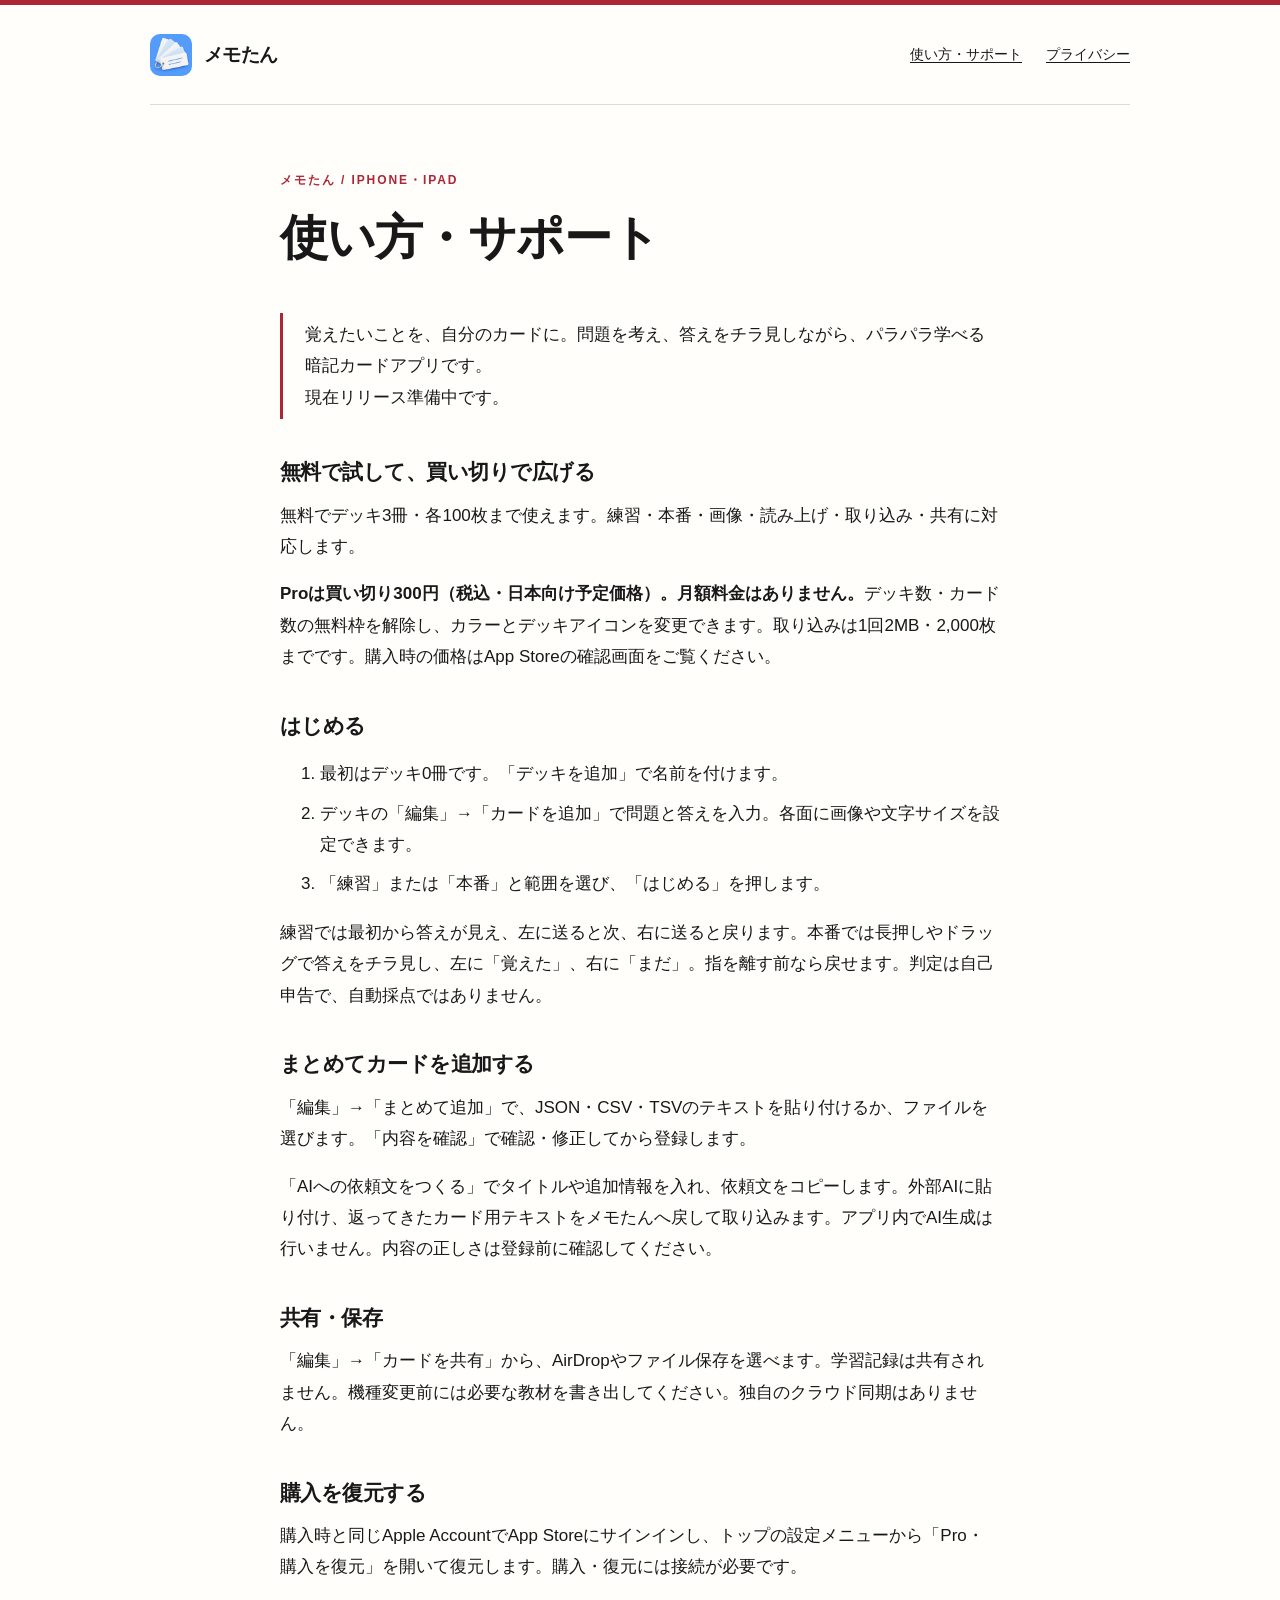
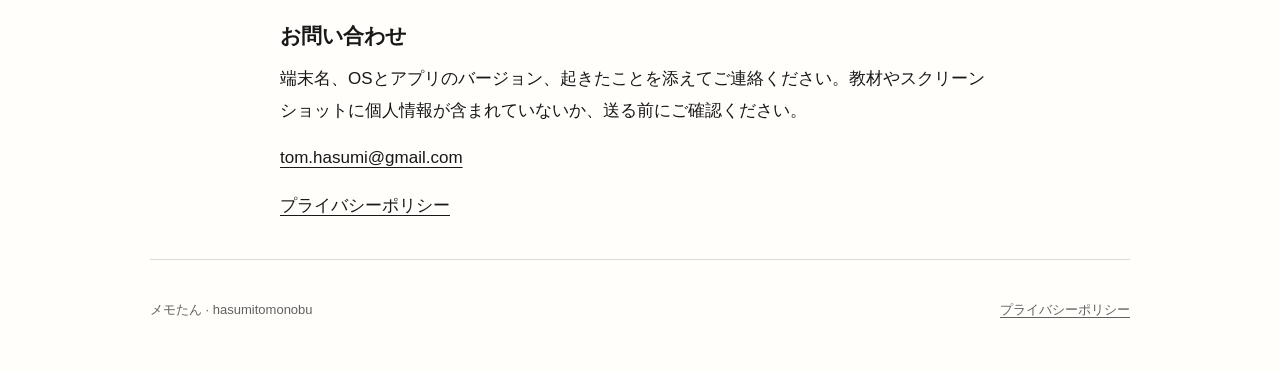
==== memotan/index.html @ ab1c14d4 "Publish Memotan privacy policy and support pages" ====
<!doctype html><html lang="ja"><head><meta charset="utf-8"><meta name="viewport" content="width=device-width,initial-scale=1"><title>使い方・サポート — メモたん</title><link rel="canonical" href="https://hasumitomonobu.github.io/memotan/"><link rel="icon" href="/memotan/icon.png"><link rel="stylesheet" href="/memotan/site.css"></head><body><a class="skip" href="#main">本文へ</a><header class="site-header shell"><a class="brand" href="/memotan/"><img src="/memotan/icon.png" width="42" height="42" alt="">メモたん</a><nav><a href="/memotan/">使い方・サポート</a><a href="/privacy/memotan/">プライバシー</a></nav></header><main class="shell policy" id="main"><div class="hero"><p class="eyebrow">メモたん / iPhone・iPad</p><h1>使い方・サポート</h1></div><div class="summary"><p>覚えたいことを、自分のカードに。問題を考え、答えをチラ見しながら、パラパラ学べる暗記カードアプリです。</p><p>現在リリース準備中です。</p></div>
<section><h2>無料で試して、買い切りで広げる</h2><p>無料でデッキ3冊・各100枚まで使えます。練習・本番・画像・読み上げ・取り込み・共有に対応します。</p><p><strong>Proは買い切り300円（税込・日本向け予定価格）。月額料金はありません。</strong>デッキ数・カード数の無料枠を解除し、カラーとデッキアイコンを変更できます。取り込みは1回2MB・2,000枚までです。購入時の価格はApp Storeの確認画面をご覧ください。</p></section>
<section><h2>はじめる</h2><ol><li>最初はデッキ0冊です。「デッキを追加」で名前を付けます。</li><li>デッキの「編集」→「カードを追加」で問題と答えを入力。各面に画像や文字サイズを設定できます。</li><li>「練習」または「本番」と範囲を選び、「はじめる」を押します。</li></ol><p>練習では最初から答えが見え、左に送ると次、右に送ると戻ります。本番では長押しやドラッグで答えをチラ見し、左に「覚えた」、右に「まだ」。指を離す前なら戻せます。判定は自己申告で、自動採点ではありません。</p></section>
<section><h2>まとめてカードを追加する</h2><p>「編集」→「まとめて追加」で、JSON・CSV・TSVのテキストを貼り付けるか、ファイルを選びます。「内容を確認」で確認・修正してから登録します。</p><p>「AIへの依頼文をつくる」でタイトルや追加情報を入れ、依頼文をコピーします。外部AIに貼り付け、返ってきたカード用テキストをメモたんへ戻して取り込みます。アプリ内でAI生成は行いません。内容の正しさは登録前に確認してください。</p></section>
<section><h2>共有・保存</h2><p>「編集」→「カードを共有」から、AirDropやファイル保存を選べます。学習記録は共有されません。機種変更前には必要な教材を書き出してください。独自のクラウド同期はありません。</p></section>
<section><h2>購入を復元する</h2><p>購入時と同じApple AccountでApp Storeにサインインし、トップの設定メニューから「Pro・購入を復元」を開いて復元します。購入・復元には接続が必要です。</p></section>
<section><h2>お問い合わせ</h2><p>端末名、OSとアプリのバージョン、起きたことを添えてご連絡ください。教材やスクリーンショットに個人情報が含まれていないか、送る前にご確認ください。</p><p><a href="mailto:tom.hasumi@gmail.com?subject=Memotan%20support">tom.hasumi@gmail.com</a></p><p><a href="/privacy/memotan/">プライバシーポリシー</a></p></section></main><footer class="site-footer shell"><p>メモたん · hasumitomonobu</p><a href="/privacy/memotan/">プライバシーポリシー</a></footer></body></html>
---- memotan/site.css ----
:root { color-scheme: light; --ink: #181818; --muted: #606060; --line: #dedbd7; --paper: #fffefa; --red: #ac2635; }
* { box-sizing: border-box; }
html { scroll-padding-top: 24px; }
body { margin: 0; border-top: 5px solid var(--red); background: var(--paper); color: var(--ink); font-family: -apple-system, BlinkMacSystemFont, "Helvetica Neue", "Hiragino Kaku Gothic ProN", "Yu Gothic", sans-serif; font-size: 17px; line-height: 1.85; overflow-wrap: anywhere; }
a { color: inherit; text-underline-offset: .22em; text-decoration-thickness: 1px; }
a:hover { color: var(--red); }
a:focus-visible, summary:focus-visible { outline: 3px solid var(--red); outline-offset: 5px; border-radius: 2px; }
.skip { position: absolute; left: 16px; top: -100px; padding: 8px 16px; background: var(--paper); z-index: 5; }
.skip:focus { top: 12px; }
.shell { width: min(100% - 48px, 980px); margin-inline: auto; }
.site-header { display: flex; justify-content: space-between; gap: 20px; align-items: center; min-height: 100px; border-bottom: 1px solid var(--line); }
.brand { display: inline-flex; gap: 12px; align-items: center; text-decoration: none; font-size: 19px; font-weight: 650; letter-spacing: -.03em; }
.brand img { width: 42px; height: 42px; border-radius: 10px; }
nav { display: flex; flex-wrap: wrap; gap: 8px 24px; align-items: center; font-size: 14px; }
nav a, nav span { display: inline-flex; align-items: center; min-height: 44px; }
nav [aria-current] { color: var(--muted); }
.hero { padding-block: 64px 42px; max-width: 700px; }
.eyebrow { margin: 0 0 12px; color: var(--red); font-size: 12px; font-weight: 650; letter-spacing: .16em; text-transform: uppercase; }
h1, h2, h3 { line-height: 1.45; font-weight: 650; letter-spacing: -.025em; }
h1 { font-size: clamp(30px, 4.5vw, 48px); margin: 0 0 20px; }
h2 { font-size: 24px; margin: 0 0 20px; }
h3 { font-size: 18px; margin: 0 0 12px; }
p { margin: 0 0 16px; }
.lede { font-size: 18px; color: var(--muted); max-width: 660px; margin-bottom: 20px; }
.quick-links { display: flex; flex-wrap: wrap; gap: 8px 28px; font-size: 15px; }
.quick-links a { display: inline-flex; align-items: center; min-height: 44px; }
.block { border-top: 1px solid var(--line); padding-block: 36px 44px; }
.steps { list-style: none; padding: 0; margin: 24px 0 0; display: grid; grid-template-columns: repeat(3, minmax(0, 1fr)); gap: 36px; }
.step-number { display: block; font-size: 13px; color: var(--red); margin-bottom: 12px; font-variant-numeric: tabular-nums; }
.steps p { color: var(--muted); font-size: 15px; margin: 0; }
.help-note { margin-top: 28px; color: var(--muted); font-size: 15px; }
details { border-top: 1px solid var(--line); padding-block: 6px; }
details:last-child { border-bottom: 1px solid var(--line); }
summary { cursor: pointer; padding-block: 14px; font-size: 17px; font-weight: 600; }
details p { color: var(--muted); margin: 0 0 16px; padding-right: 18px; font-size: 16px; }
.contact { border-top: 3px solid var(--red); }
.contact p { max-width: 690px; }
.email { display: inline-block; padding: 9px 0; font-size: clamp(19px, 3.2vw, 26px); font-weight: 600; color: var(--red); }
.small { color: var(--muted); font-size: 14px; }
.policy { max-width: 720px; }
.policy .hero { padding-bottom: 20px; }
.policy section { margin-bottom: 38px; }
.policy h2 { font-size: 21px; margin-bottom: 12px; }
.policy ul { padding-left: 1.3em; margin-block: 0 18px; }
.policy li { margin-bottom: 8px; }
.summary { border-left: 3px solid var(--red); padding: 6px 0 6px 22px; margin-bottom: 38px; }
.summary p { margin: 0; }
.site-footer { border-top: 1px solid var(--line); display: flex; justify-content: space-between; gap: 16px 28px; flex-wrap: wrap; align-items: center; padding-block: 28px 40px; font-size: 13px; color: var(--muted); }
.site-footer p { margin: 0; }
.site-footer a { display: inline-flex; min-height: 44px; align-items: center; }
@media (max-width: 660px) {
  .shell { width: calc(100% - 36px); }
  .site-header { flex-wrap: wrap; padding-block: 20px 12px; gap: 8px 20px; }
  .site-header nav { gap: 8px 20px; }
  .hero { padding-block: 40px 30px; }
  h1 { font-size: 30px; }
  .lede { font-size: 17px; }
  .steps { grid-template-columns: 1fr; gap: 28px; }
  .step-number { margin-bottom: 4px; }
  .steps h3 { margin-bottom: 8px; }
  .block { padding-block: 28px 36px; }
  .policy h1 { font-size: 28px; }
  .policy { font-size: 16px; }
}
@media print { .site-header nav, .skip, .quick-links { display: none; } body { background: white; border: 0; } .shell { width: 100%; } }
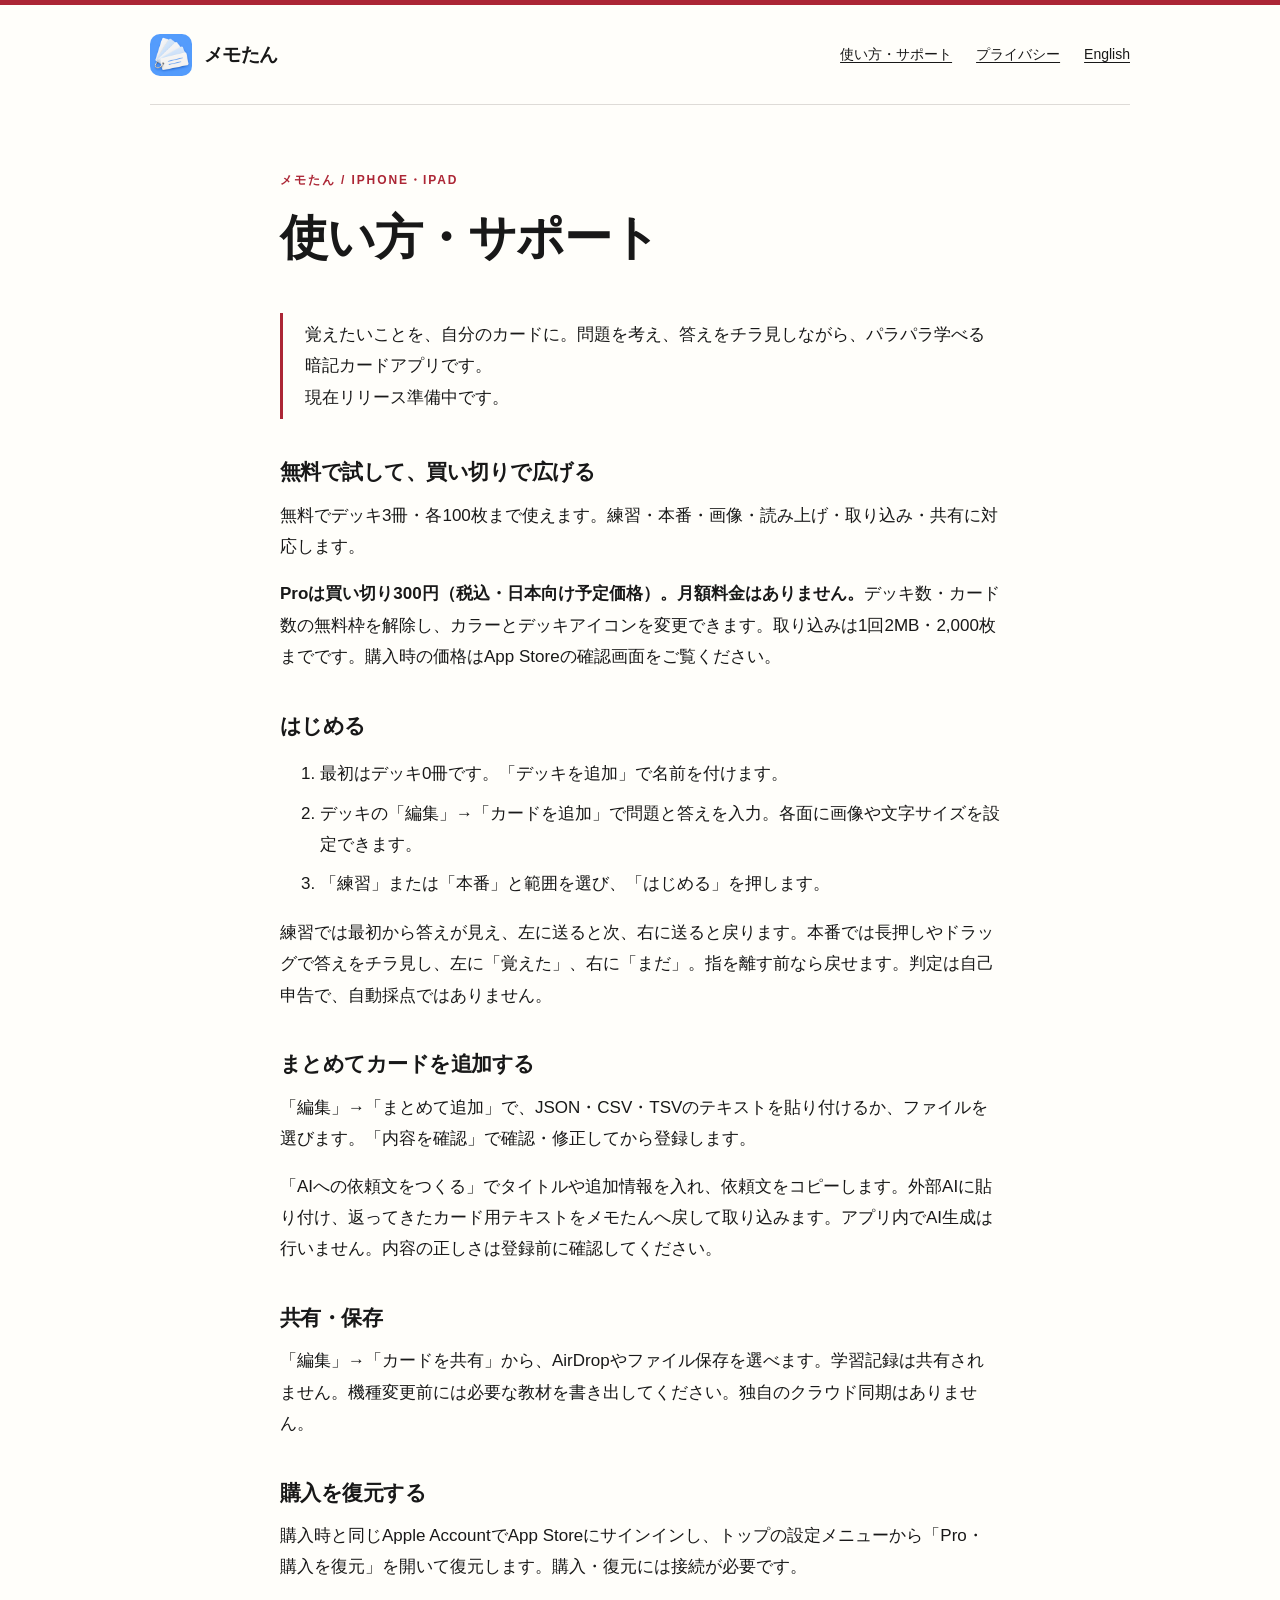
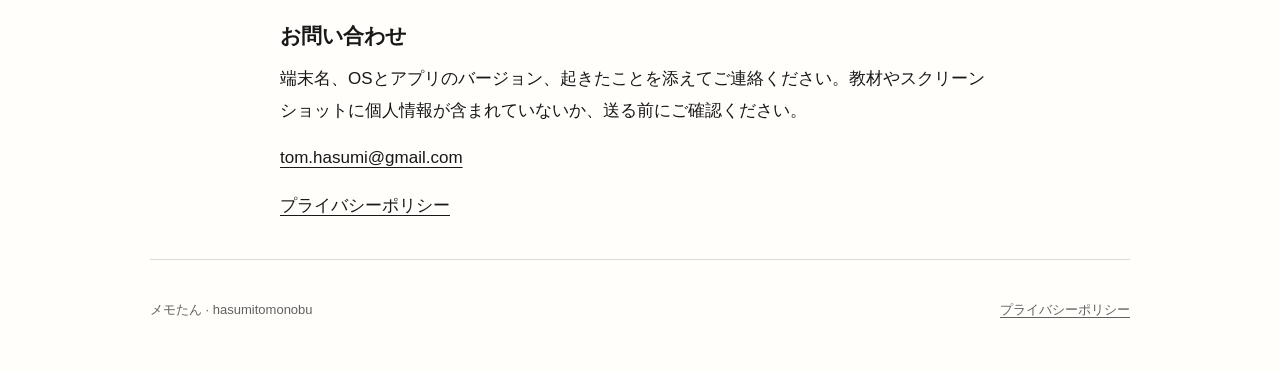
==== commit fee8a94e: "Add English support and privacy pages for Memotan" ====
--- a/memotan/index.html
+++ b/memotan/index.html
@@ -1,4 +1,4 @@
-<!doctype html><html lang="ja"><head><meta charset="utf-8"><meta name="viewport" content="width=device-width,initial-scale=1"><title>使い方・サポート — メモたん</title><link rel="canonical" href="https://hasumitomonobu.github.io/memotan/"><link rel="icon" href="/memotan/icon.png"><link rel="stylesheet" href="/memotan/site.css"></head><body><a class="skip" href="#main">本文へ</a><header class="site-header shell"><a class="brand" href="/memotan/"><img src="/memotan/icon.png" width="42" height="42" alt="">メモたん</a><nav><a href="/memotan/">使い方・サポート</a><a href="/privacy/memotan/">プライバシー</a></nav></header><main class="shell policy" id="main"><div class="hero"><p class="eyebrow">メモたん / iPhone・iPad</p><h1>使い方・サポート</h1></div><div class="summary"><p>覚えたいことを、自分のカードに。問題を考え、答えをチラ見しながら、パラパラ学べる暗記カードアプリです。</p><p>現在リリース準備中です。</p></div>
+<!doctype html><html lang="ja"><head><meta charset="utf-8"><meta name="viewport" content="width=device-width,initial-scale=1"><title>使い方・サポート — メモたん</title><link rel="canonical" href="https://hasumitomonobu.github.io/memotan/"><link rel="icon" href="/memotan/icon.png"><link rel="stylesheet" href="/memotan/site.css"></head><body><a class="skip" href="#main">本文へ</a><header class="site-header shell"><a class="brand" href="/memotan/"><img src="/memotan/icon.png" width="42" height="42" alt="">メモたん</a><nav><a href="/memotan/">使い方・サポート</a><a href="/privacy/memotan/">プライバシー</a><a href="/memotan/en/" lang="en">English</a></nav></header><main class="shell policy" id="main"><div class="hero"><p class="eyebrow">メモたん / iPhone・iPad</p><h1>使い方・サポート</h1></div><div class="summary"><p>覚えたいことを、自分のカードに。問題を考え、答えをチラ見しながら、パラパラ学べる暗記カードアプリです。</p><p>現在リリース準備中です。</p></div>
 <section><h2>無料で試して、買い切りで広げる</h2><p>無料でデッキ3冊・各100枚まで使えます。練習・本番・画像・読み上げ・取り込み・共有に対応します。</p><p><strong>Proは買い切り300円（税込・日本向け予定価格）。月額料金はありません。</strong>デッキ数・カード数の無料枠を解除し、カラーとデッキアイコンを変更できます。取り込みは1回2MB・2,000枚までです。購入時の価格はApp Storeの確認画面をご覧ください。</p></section>
 <section><h2>はじめる</h2><ol><li>最初はデッキ0冊です。「デッキを追加」で名前を付けます。</li><li>デッキの「編集」→「カードを追加」で問題と答えを入力。各面に画像や文字サイズを設定できます。</li><li>「練習」または「本番」と範囲を選び、「はじめる」を押します。</li></ol><p>練習では最初から答えが見え、左に送ると次、右に送ると戻ります。本番では長押しやドラッグで答えをチラ見し、左に「覚えた」、右に「まだ」。指を離す前なら戻せます。判定は自己申告で、自動採点ではありません。</p></section>
 <section><h2>まとめてカードを追加する</h2><p>「編集」→「まとめて追加」で、JSON・CSV・TSVのテキストを貼り付けるか、ファイルを選びます。「内容を確認」で確認・修正してから登録します。</p><p>「AIへの依頼文をつくる」でタイトルや追加情報を入れ、依頼文をコピーします。外部AIに貼り付け、返ってきたカード用テキストをメモたんへ戻して取り込みます。アプリ内でAI生成は行いません。内容の正しさは登録前に確認してください。</p></section>
